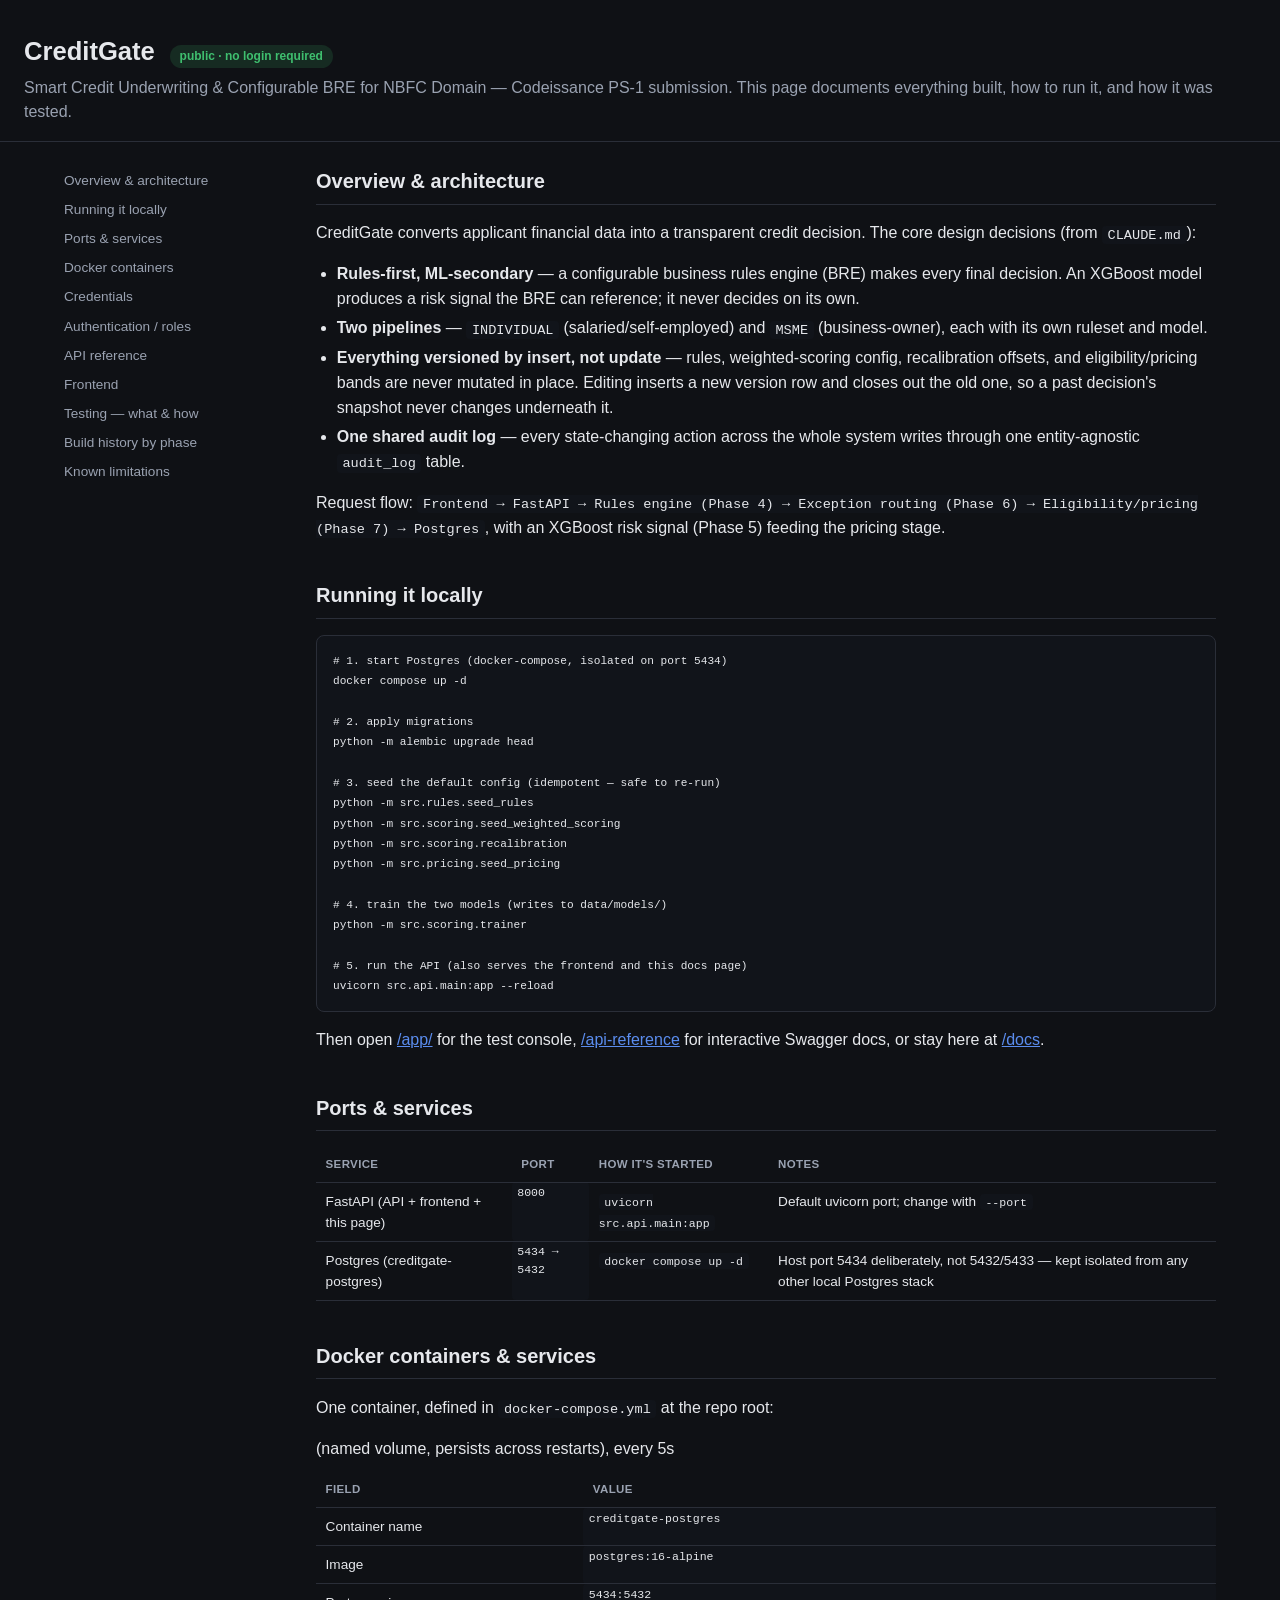
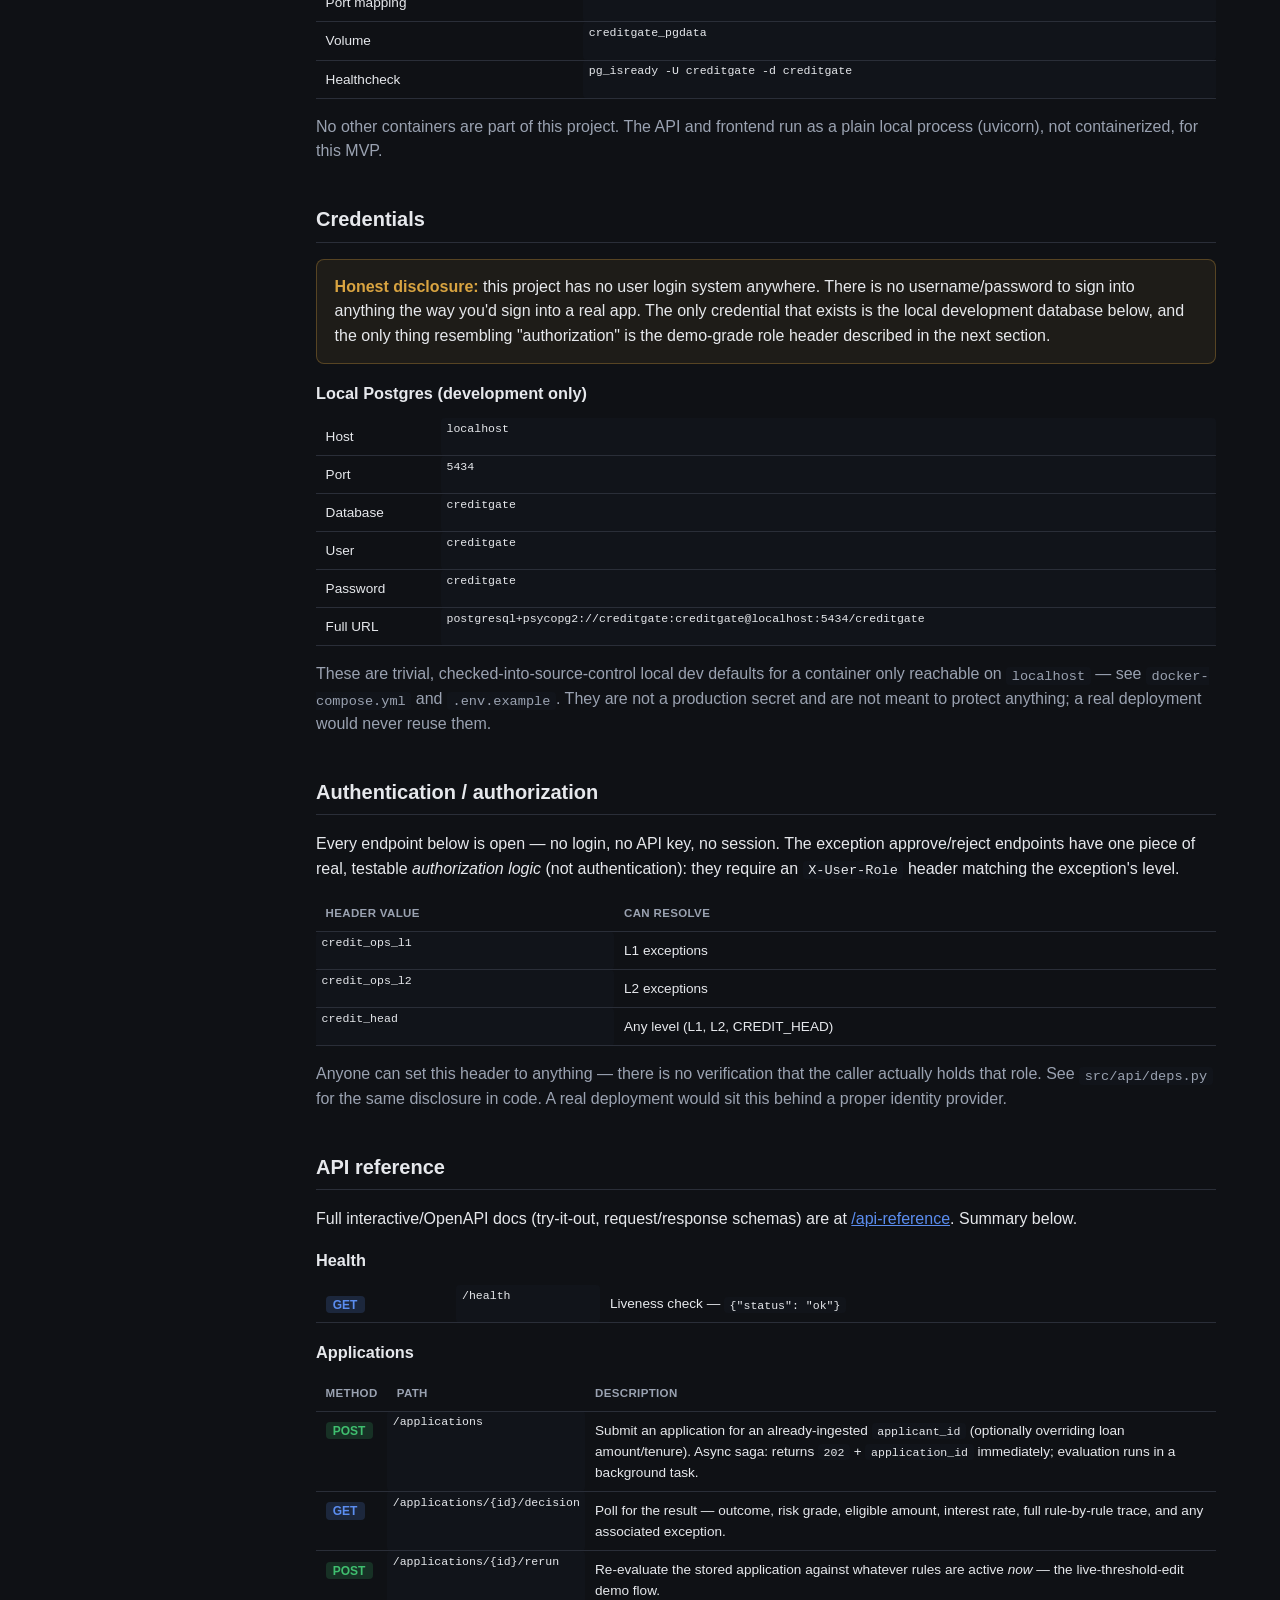
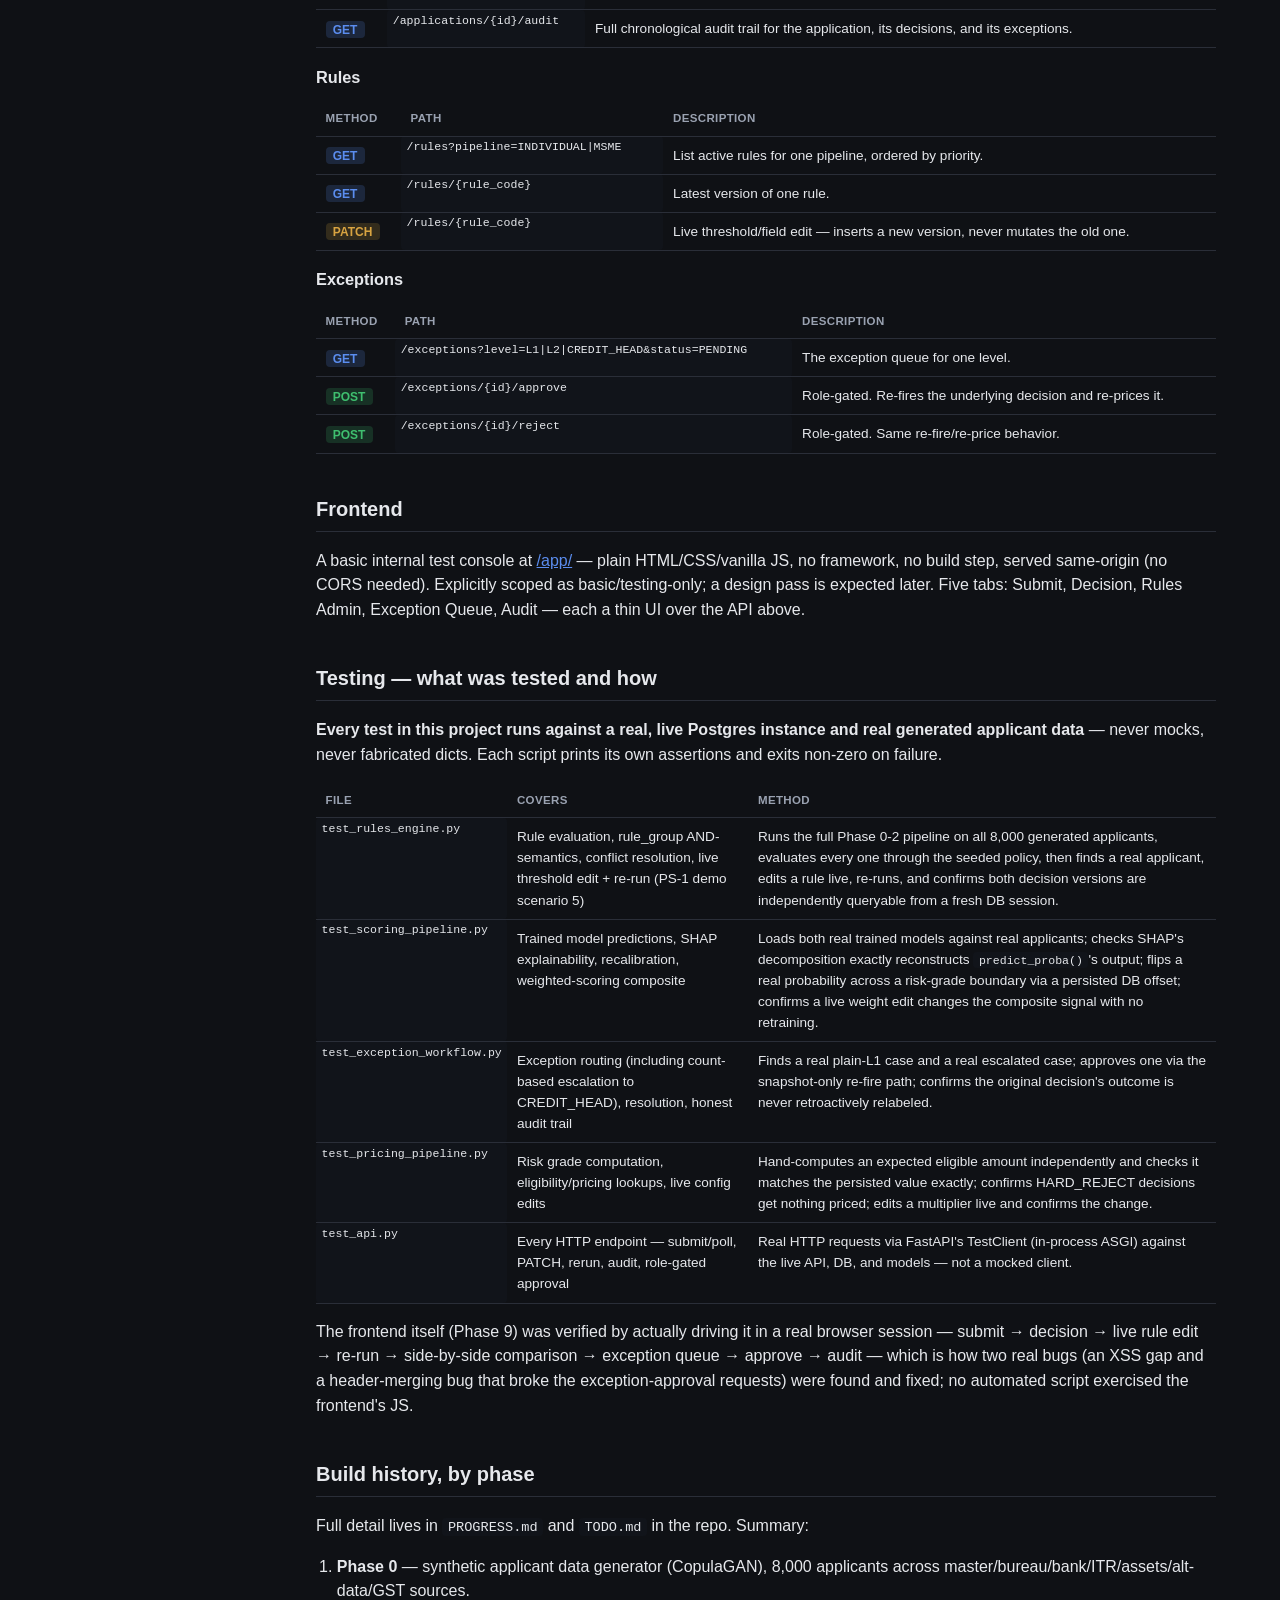
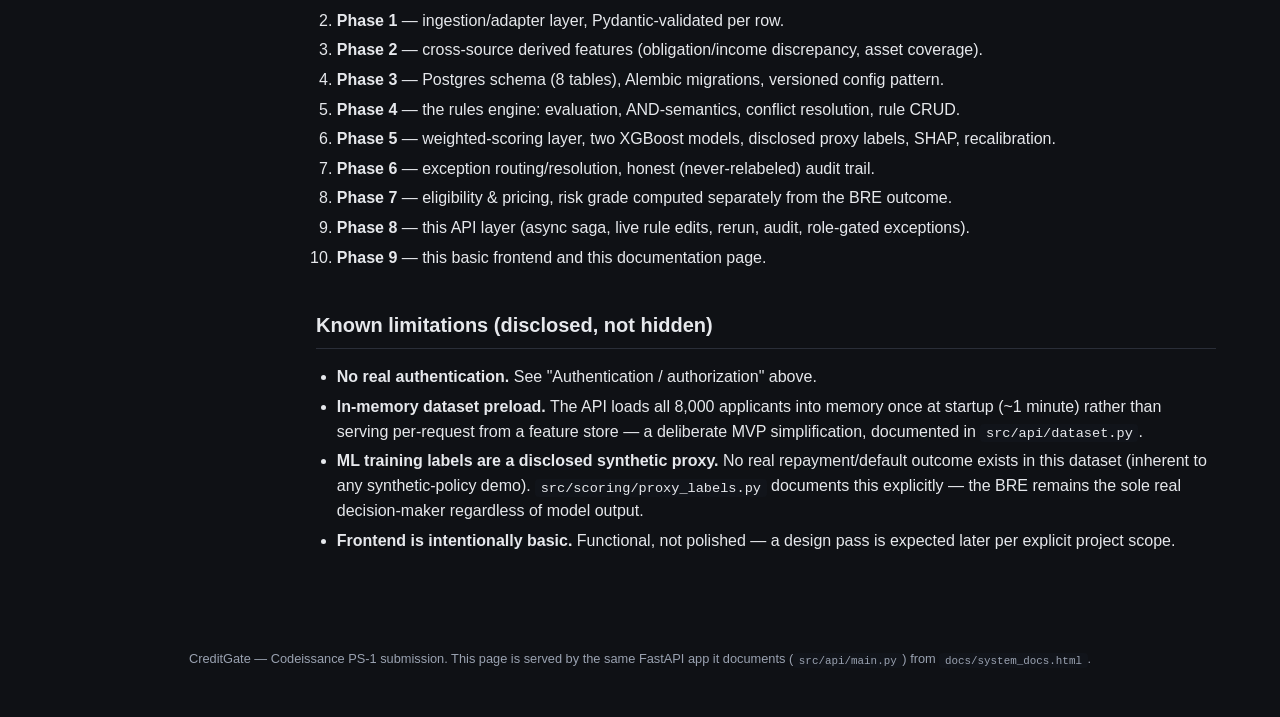
==== docs/system_docs.html @ 6f36e084 "Add public /docs system documentation page Adds a no-login GET /docs endpoint (docs/system_docs.html" ====
<!DOCTYPE html>
<html lang="en">
<head>
<meta charset="UTF-8">
<title>CreditGate — System Documentation</title>
<meta name="viewport" content="width=device-width, initial-scale=1">
<style>
:root {
  --bg: #0f1115; --panel: #171a21; --border: #2a2e38; --text: #e6e8ec;
  --muted: #9aa2b1; --accent: #5b8def; --ok: #3fbf6f; --bad: #e0555a; --warn: #d9a441;
  --code-bg: #11141a;
}
* { box-sizing: border-box; }
body { margin: 0; font-family: -apple-system, Segoe UI, Roboto, sans-serif; background: var(--bg); color: var(--text); line-height: 1.55; }
header { padding: 2rem 1.5rem 1rem; border-bottom: 1px solid var(--border); }
h1 { margin: 0 0 0.25rem; font-size: 1.6rem; }
.subtitle { color: var(--muted); margin: 0; }
.badge-open { display: inline-block; background: rgba(63,191,111,0.15); color: var(--ok); padding: 0.15rem 0.6rem; border-radius: 999px; font-size: 0.75rem; font-weight: 600; margin-left: 0.5rem; }
.layout { display: grid; grid-template-columns: 220px 1fr; gap: 2rem; max-width: 1200px; margin: 0 auto; padding: 1.5rem; }
nav.toc { position: sticky; top: 1.5rem; align-self: start; font-size: 0.85rem; }
nav.toc a { display: block; color: var(--muted); text-decoration: none; padding: 0.25rem 0; }
nav.toc a:hover { color: var(--accent); }
main { min-width: 0; }
section { margin-bottom: 2.5rem; }
h2 { font-size: 1.25rem; border-bottom: 1px solid var(--border); padding-bottom: 0.4rem; margin-top: 0; }
h3 { font-size: 1.02rem; color: var(--text); margin-bottom: 0.4rem; }
p { color: var(--text); }
.muted { color: var(--muted); }
code, .mono { font-family: "SF Mono", Consolas, monospace; background: var(--code-bg); padding: 0.1rem 0.35rem; border-radius: 4px; font-size: 0.85em; }
pre { background: var(--code-bg); border: 1px solid var(--border); border-radius: 8px; padding: 0.9rem 1rem; overflow-x: auto; font-size: 0.82rem; }
pre code { background: none; padding: 0; }
table { width: 100%; border-collapse: collapse; margin: 0.75rem 0; font-size: 0.85rem; }
th, td { text-align: left; padding: 0.5rem 0.6rem; border-bottom: 1px solid var(--border); vertical-align: top; }
th { color: var(--muted); font-weight: 600; font-size: 0.72rem; text-transform: uppercase; letter-spacing: 0.03em; }
tr:hover td { background: rgba(255,255,255,0.02); }
.method { font-weight: 700; padding: 0.1rem 0.45rem; border-radius: 4px; font-size: 0.75rem; }
.method.GET { background: rgba(91,141,239,0.18); color: var(--accent); }
.method.POST { background: rgba(63,191,111,0.18); color: var(--ok); }
.method.PATCH { background: rgba(217,164,65,0.18); color: var(--warn); }
.card { background: var(--panel); border: 1px solid var(--border); border-radius: 8px; padding: 1rem 1.25rem; margin: 0.75rem 0; }
.warn-box { background: rgba(217,164,65,0.08); border: 1px solid rgba(217,164,65,0.3); border-radius: 8px; padding: 0.9rem 1.1rem; margin: 0.75rem 0; }
.warn-box strong { color: var(--warn); }
ul, ol { padding-left: 1.3rem; }
li { margin-bottom: 0.3rem; }
a { color: var(--accent); }
footer { text-align: center; color: var(--muted); font-size: 0.8rem; padding: 2rem 1rem 3rem; }
</style>
</head>
<body>

<header>
  <h1>CreditGate <span class="badge-open">public · no login required</span></h1>
  <p class="subtitle">Smart Credit Underwriting &amp; Configurable BRE for NBFC Domain — Codeissance PS-1 submission. This page documents everything built, how to run it, and how it was tested.</p>
</header>

<div class="layout">
<nav class="toc">
  <a href="#overview">Overview &amp; architecture</a>
  <a href="#running">Running it locally</a>
  <a href="#ports">Ports &amp; services</a>
  <a href="#containers">Docker containers</a>
  <a href="#credentials">Credentials</a>
  <a href="#auth">Authentication / roles</a>
  <a href="#api">API reference</a>
  <a href="#frontend">Frontend</a>
  <a href="#testing">Testing — what &amp; how</a>
  <a href="#phases">Build history by phase</a>
  <a href="#limitations">Known limitations</a>
</nav>

<main>

<section id="overview">
<h2>Overview &amp; architecture</h2>
<p>CreditGate converts applicant financial data into a transparent credit decision. The core design decisions (from <code>CLAUDE.md</code>):</p>
<ul>
  <li><strong>Rules-first, ML-secondary</strong> — a configurable business rules engine (BRE) makes every final decision. An XGBoost model produces a risk signal the BRE can reference; it never decides on its own.</li>
  <li><strong>Two pipelines</strong> — <span class="mono">INDIVIDUAL</span> (salaried/self-employed) and <span class="mono">MSME</span> (business-owner), each with its own ruleset and model.</li>
  <li><strong>Everything versioned by insert, not update</strong> — rules, weighted-scoring config, recalibration offsets, and eligibility/pricing bands are never mutated in place. Editing inserts a new version row and closes out the old one, so a past decision's snapshot never changes underneath it.</li>
  <li><strong>One shared audit log</strong> — every state-changing action across the whole system writes through one entity-agnostic <span class="mono">audit_log</span> table.</li>
</ul>
<p>Request flow: <span class="mono">Frontend → FastAPI → Rules engine (Phase 4) → Exception routing (Phase 6) → Eligibility/pricing (Phase 7) → Postgres</span>, with an XGBoost risk signal (Phase 5) feeding the pricing stage.</p>
</section>

<section id="running">
<h2>Running it locally</h2>
<pre><code># 1. start Postgres (docker-compose, isolated on port 5434)
docker compose up -d

# 2. apply migrations
python -m alembic upgrade head

# 3. seed the default config (idempotent — safe to re-run)
python -m src.rules.seed_rules
python -m src.scoring.seed_weighted_scoring
python -m src.scoring.recalibration
python -m src.pricing.seed_pricing

# 4. train the two models (writes to data/models/)
python -m src.scoring.trainer

# 5. run the API (also serves the frontend and this docs page)
uvicorn src.api.main:app --reload
</code></pre>
<p>Then open <a href="/app/">/app/</a> for the test console, <a href="/api-reference">/api-reference</a> for interactive Swagger docs, or stay here at <a href="/docs">/docs</a>.</p>
</section>

<section id="ports">
<h2>Ports &amp; services</h2>
<table>
<thead><tr><th>Service</th><th>Port</th><th>How it's started</th><th>Notes</th></tr></thead>
<tbody>
<tr><td>FastAPI (API + frontend + this page)</td><td class="mono">8000</td><td><span class="mono">uvicorn src.api.main:app</span></td><td>Default uvicorn port; change with <span class="mono">--port</span></td></tr>
<tr><td>Postgres (creditgate-postgres)</td><td class="mono">5434 → 5432</td><td><span class="mono">docker compose up -d</span></td><td>Host port 5434 deliberately, not 5432/5433 — kept isolated from any other local Postgres stack</td></tr>
</tbody>
</table>
</section>

<section id="containers">
<h2>Docker containers &amp; services</h2>
<p>One container, defined in <code>docker-compose.yml</code> at the repo root:</p>
<table>
<thead><tr><th>Field</th><th>Value</th></tr></thead>
<tbody>
<tr><td>Container name</td><td class="mono">creditgate-postgres</td></tr>
<tr><td>Image</td><td class="mono">postgres:16-alpine</td></tr>
<tr><td>Port mapping</td><td class="mono">5434:5432</td></tr>
<tr><td>Volume</td><td class="mono">creditgate_pgdata</td> (named volume, persists across restarts)</tr>
<tr><td>Healthcheck</td><td class="mono">pg_isready -U creditgate -d creditgate</td>, every 5s</tr>
</tbody>
</table>
<p class="muted">No other containers are part of this project. The API and frontend run as a plain local process (uvicorn), not containerized, for this MVP.</p>
</section>

<section id="credentials">
<h2>Credentials</h2>
<div class="warn-box">
  <strong>Honest disclosure:</strong> this project has no user login system anywhere. There is no username/password to sign into anything the way you'd sign into a real app. The only credential that exists is the local development database below, and the only thing resembling "authorization" is the demo-grade role header described in the next section.
</div>
<h3>Local Postgres (development only)</h3>
<table>
<tbody>
<tr><td>Host</td><td class="mono">localhost</td></tr>
<tr><td>Port</td><td class="mono">5434</td></tr>
<tr><td>Database</td><td class="mono">creditgate</td></tr>
<tr><td>User</td><td class="mono">creditgate</td></tr>
<tr><td>Password</td><td class="mono">creditgate</td></tr>
<tr><td>Full URL</td><td class="mono">postgresql+psycopg2://creditgate:creditgate@localhost:5434/creditgate</td></tr>
</tbody>
</table>
<p class="muted">These are trivial, checked-into-source-control local dev defaults for a container only reachable on <span class="mono">localhost</span> — see <code>docker-compose.yml</code> and <code>.env.example</code>. They are not a production secret and are not meant to protect anything; a real deployment would never reuse them.</p>
</section>

<section id="auth">
<h2>Authentication / authorization</h2>
<p>Every endpoint below is open — no login, no API key, no session. The exception approve/reject endpoints have one piece of real, testable <em>authorization logic</em> (not authentication): they require an <code>X-User-Role</code> header matching the exception's level.</p>
<table>
<thead><tr><th>Header value</th><th>Can resolve</th></tr></thead>
<tbody>
<tr><td class="mono">credit_ops_l1</td><td>L1 exceptions</td></tr>
<tr><td class="mono">credit_ops_l2</td><td>L2 exceptions</td></tr>
<tr><td class="mono">credit_head</td><td>Any level (L1, L2, CREDIT_HEAD)</td></tr>
</tbody>
</table>
<p class="muted">Anyone can set this header to anything — there is no verification that the caller actually holds that role. See <code>src/api/deps.py</code> for the same disclosure in code. A real deployment would sit this behind a proper identity provider.</p>
</section>

<section id="api">
<h2>API reference</h2>
<p>Full interactive/OpenAPI docs (try-it-out, request/response schemas) are at <a href="/api-reference">/api-reference</a>. Summary below.</p>

<h3>Health</h3>
<table>
<tbody>
<tr><td><span class="method GET">GET</span></td><td class="mono">/health</td><td>Liveness check — <span class="mono">{"status": "ok"}</span></td></tr>
</tbody>
</table>

<h3>Applications</h3>
<table>
<thead><tr><th>Method</th><th>Path</th><th>Description</th></tr></thead>
<tbody>
<tr><td><span class="method POST">POST</span></td><td class="mono">/applications</td><td>Submit an application for an already-ingested <span class="mono">applicant_id</span> (optionally overriding loan amount/tenure). Async saga: returns <span class="mono">202</span> + <span class="mono">application_id</span> immediately; evaluation runs in a background task.</td></tr>
<tr><td><span class="method GET">GET</span></td><td class="mono">/applications/{id}/decision</td><td>Poll for the result — outcome, risk grade, eligible amount, interest rate, full rule-by-rule trace, and any associated exception.</td></tr>
<tr><td><span class="method POST">POST</span></td><td class="mono">/applications/{id}/rerun</td><td>Re-evaluate the stored application against whatever rules are active <em>now</em> — the live-threshold-edit demo flow.</td></tr>
<tr><td><span class="method GET">GET</span></td><td class="mono">/applications/{id}/audit</td><td>Full chronological audit trail for the application, its decisions, and its exceptions.</td></tr>
</tbody>
</table>

<h3>Rules</h3>
<table>
<thead><tr><th>Method</th><th>Path</th><th>Description</th></tr></thead>
<tbody>
<tr><td><span class="method GET">GET</span></td><td class="mono">/rules?pipeline=INDIVIDUAL|MSME</td><td>List active rules for one pipeline, ordered by priority.</td></tr>
<tr><td><span class="method GET">GET</span></td><td class="mono">/rules/{rule_code}</td><td>Latest version of one rule.</td></tr>
<tr><td><span class="method PATCH">PATCH</span></td><td class="mono">/rules/{rule_code}</td><td>Live threshold/field edit — inserts a new version, never mutates the old one.</td></tr>
</tbody>
</table>

<h3>Exceptions</h3>
<table>
<thead><tr><th>Method</th><th>Path</th><th>Description</th></tr></thead>
<tbody>
<tr><td><span class="method GET">GET</span></td><td class="mono">/exceptions?level=L1|L2|CREDIT_HEAD&amp;status=PENDING</td><td>The exception queue for one level.</td></tr>
<tr><td><span class="method POST">POST</span></td><td class="mono">/exceptions/{id}/approve</td><td>Role-gated. Re-fires the underlying decision and re-prices it.</td></tr>
<tr><td><span class="method POST">POST</span></td><td class="mono">/exceptions/{id}/reject</td><td>Role-gated. Same re-fire/re-price behavior.</td></tr>
</tbody>
</table>
</section>

<section id="frontend">
<h2>Frontend</h2>
<p>A basic internal test console at <a href="/app/">/app/</a> — plain HTML/CSS/vanilla JS, no framework, no build step, served same-origin (no CORS needed). Explicitly scoped as basic/testing-only; a design pass is expected later. Five tabs: Submit, Decision, Rules Admin, Exception Queue, Audit — each a thin UI over the API above.</p>
</section>

<section id="testing">
<h2>Testing — what was tested and how</h2>
<p><strong>Every test in this project runs against a real, live Postgres instance and real generated applicant data</strong> — never mocks, never fabricated dicts. Each script prints its own assertions and exits non-zero on failure.</p>
<table>
<thead><tr><th>File</th><th>Covers</th><th>Method</th></tr></thead>
<tbody>
<tr><td class="mono">test_rules_engine.py</td><td>Rule evaluation, rule_group AND-semantics, conflict resolution, live threshold edit + re-run (PS-1 demo scenario 5)</td><td>Runs the full Phase 0-2 pipeline on all 8,000 generated applicants, evaluates every one through the seeded policy, then finds a real applicant, edits a rule live, re-runs, and confirms both decision versions are independently queryable from a fresh DB session.</td></tr>
<tr><td class="mono">test_scoring_pipeline.py</td><td>Trained model predictions, SHAP explainability, recalibration, weighted-scoring composite</td><td>Loads both real trained models against real applicants; checks SHAP's decomposition exactly reconstructs <span class="mono">predict_proba()</span>'s output; flips a real probability across a risk-grade boundary via a persisted DB offset; confirms a live weight edit changes the composite signal with no retraining.</td></tr>
<tr><td class="mono">test_exception_workflow.py</td><td>Exception routing (including count-based escalation to CREDIT_HEAD), resolution, honest audit trail</td><td>Finds a real plain-L1 case and a real escalated case; approves one via the snapshot-only re-fire path; confirms the original decision's outcome is never retroactively relabeled.</td></tr>
<tr><td class="mono">test_pricing_pipeline.py</td><td>Risk grade computation, eligibility/pricing lookups, live config edits</td><td>Hand-computes an expected eligible amount independently and checks it matches the persisted value exactly; confirms HARD_REJECT decisions get nothing priced; edits a multiplier live and confirms the change.</td></tr>
<tr><td class="mono">test_api.py</td><td>Every HTTP endpoint — submit/poll, PATCH, rerun, audit, role-gated approval</td><td>Real HTTP requests via FastAPI's TestClient (in-process ASGI) against the live API, DB, and models — not a mocked client.</td></tr>
</tbody>
</table>
<p>The frontend itself (Phase 9) was verified by actually driving it in a real browser session — submit → decision → live rule edit → re-run → side-by-side comparison → exception queue → approve → audit — which is how two real bugs (an XSS gap and a header-merging bug that broke the exception-approval requests) were found and fixed; no automated script exercised the frontend's JS.</p>
</section>

<section id="phases">
<h2>Build history, by phase</h2>
<p>Full detail lives in <code>PROGRESS.md</code> and <code>TODO.md</code> in the repo. Summary:</p>
<ol>
<li><strong>Phase 0</strong> — synthetic applicant data generator (CopulaGAN), 8,000 applicants across master/bureau/bank/ITR/assets/alt-data/GST sources.</li>
<li><strong>Phase 1</strong> — ingestion/adapter layer, Pydantic-validated per row.</li>
<li><strong>Phase 2</strong> — cross-source derived features (obligation/income discrepancy, asset coverage).</li>
<li><strong>Phase 3</strong> — Postgres schema (8 tables), Alembic migrations, versioned config pattern.</li>
<li><strong>Phase 4</strong> — the rules engine: evaluation, AND-semantics, conflict resolution, rule CRUD.</li>
<li><strong>Phase 5</strong> — weighted-scoring layer, two XGBoost models, disclosed proxy labels, SHAP, recalibration.</li>
<li><strong>Phase 6</strong> — exception routing/resolution, honest (never-relabeled) audit trail.</li>
<li><strong>Phase 7</strong> — eligibility &amp; pricing, risk grade computed separately from the BRE outcome.</li>
<li><strong>Phase 8</strong> — this API layer (async saga, live rule edits, rerun, audit, role-gated exceptions).</li>
<li><strong>Phase 9</strong> — this basic frontend and this documentation page.</li>
</ol>
</section>

<section id="limitations">
<h2>Known limitations (disclosed, not hidden)</h2>
<ul>
<li><strong>No real authentication.</strong> See "Authentication / authorization" above.</li>
<li><strong>In-memory dataset preload.</strong> The API loads all 8,000 applicants into memory once at startup (~1 minute) rather than serving per-request from a feature store — a deliberate MVP simplification, documented in <code>src/api/dataset.py</code>.</li>
<li><strong>ML training labels are a disclosed synthetic proxy.</strong> No real repayment/default outcome exists in this dataset (inherent to any synthetic-policy demo). <code>src/scoring/proxy_labels.py</code> documents this explicitly — the BRE remains the sole real decision-maker regardless of model output.</li>
<li><strong>Frontend is intentionally basic.</strong> Functional, not polished — a design pass is expected later per explicit project scope.</li>
</ul>
</section>

</main>
</div>

<footer>CreditGate — Codeissance PS-1 submission. This page is served by the same FastAPI app it documents (<code>src/api/main.py</code>) from <code>docs/system_docs.html</code>.</footer>

</body>
</html>
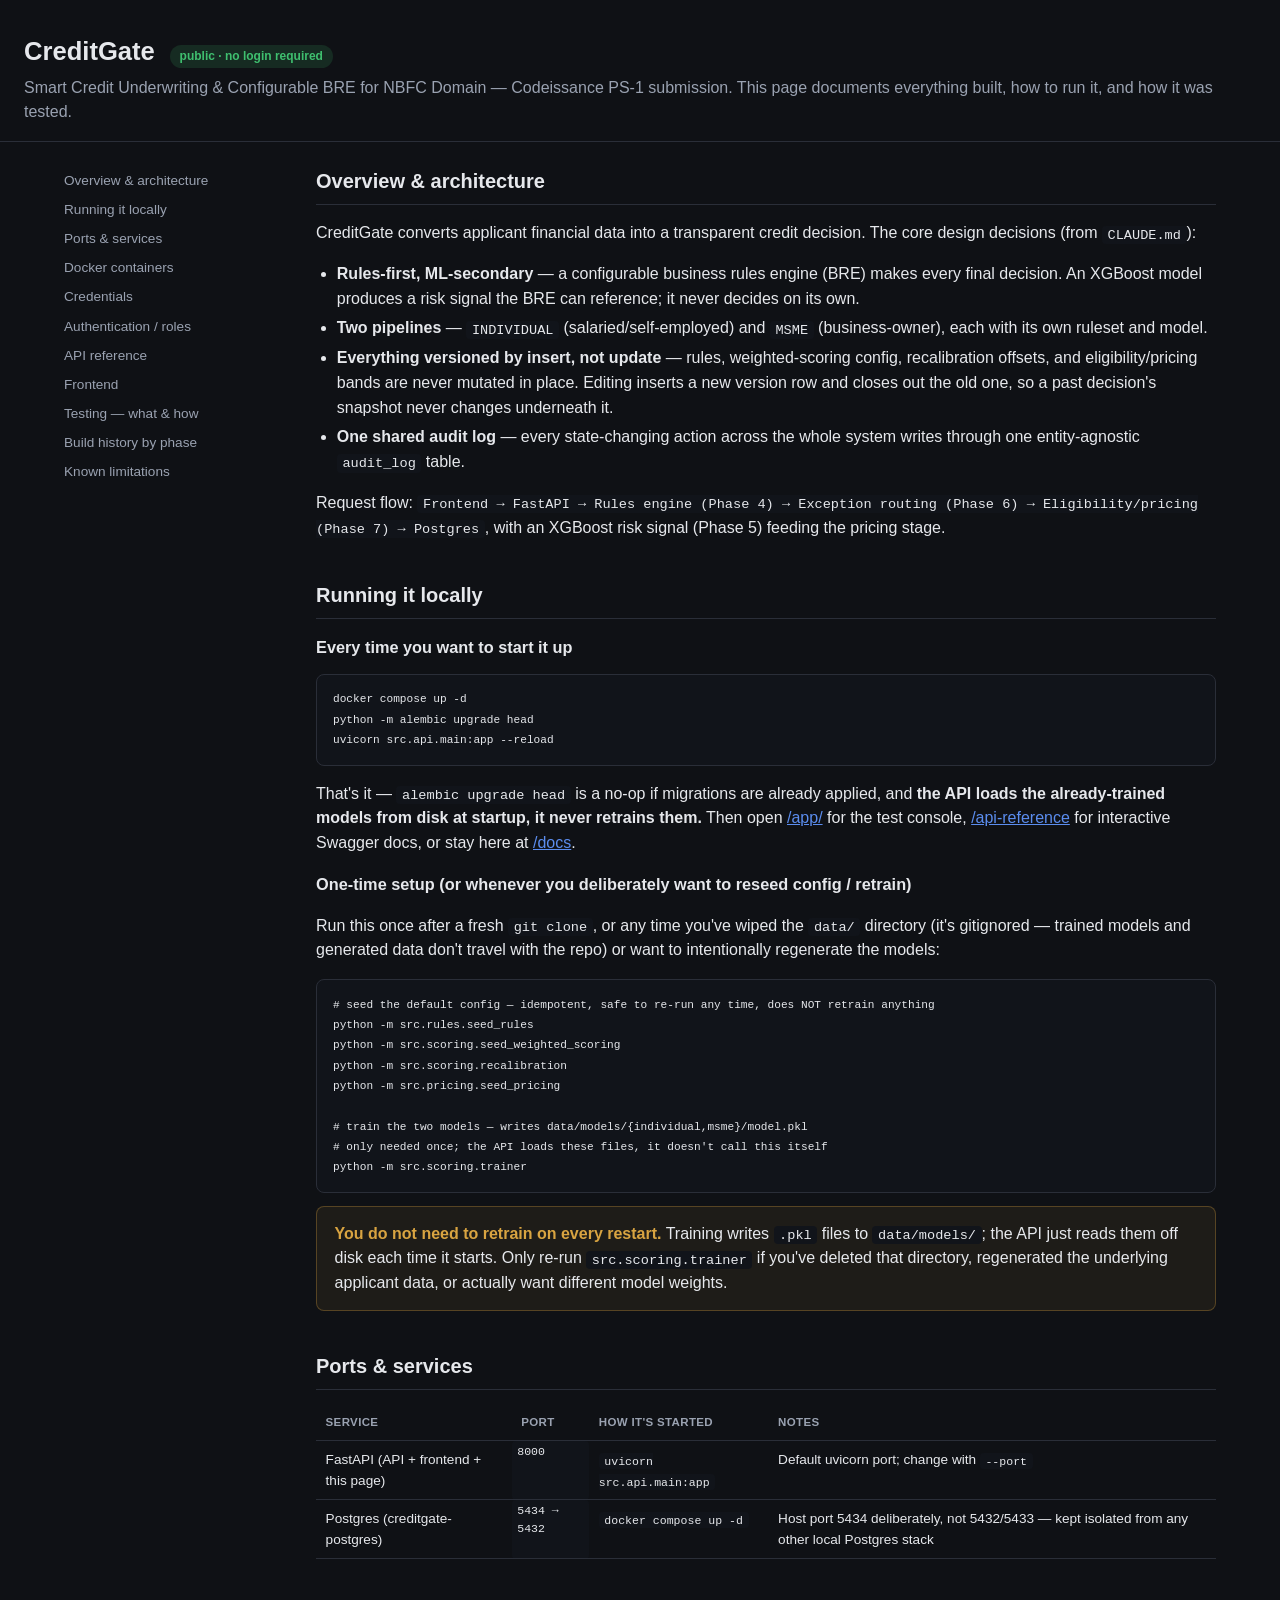
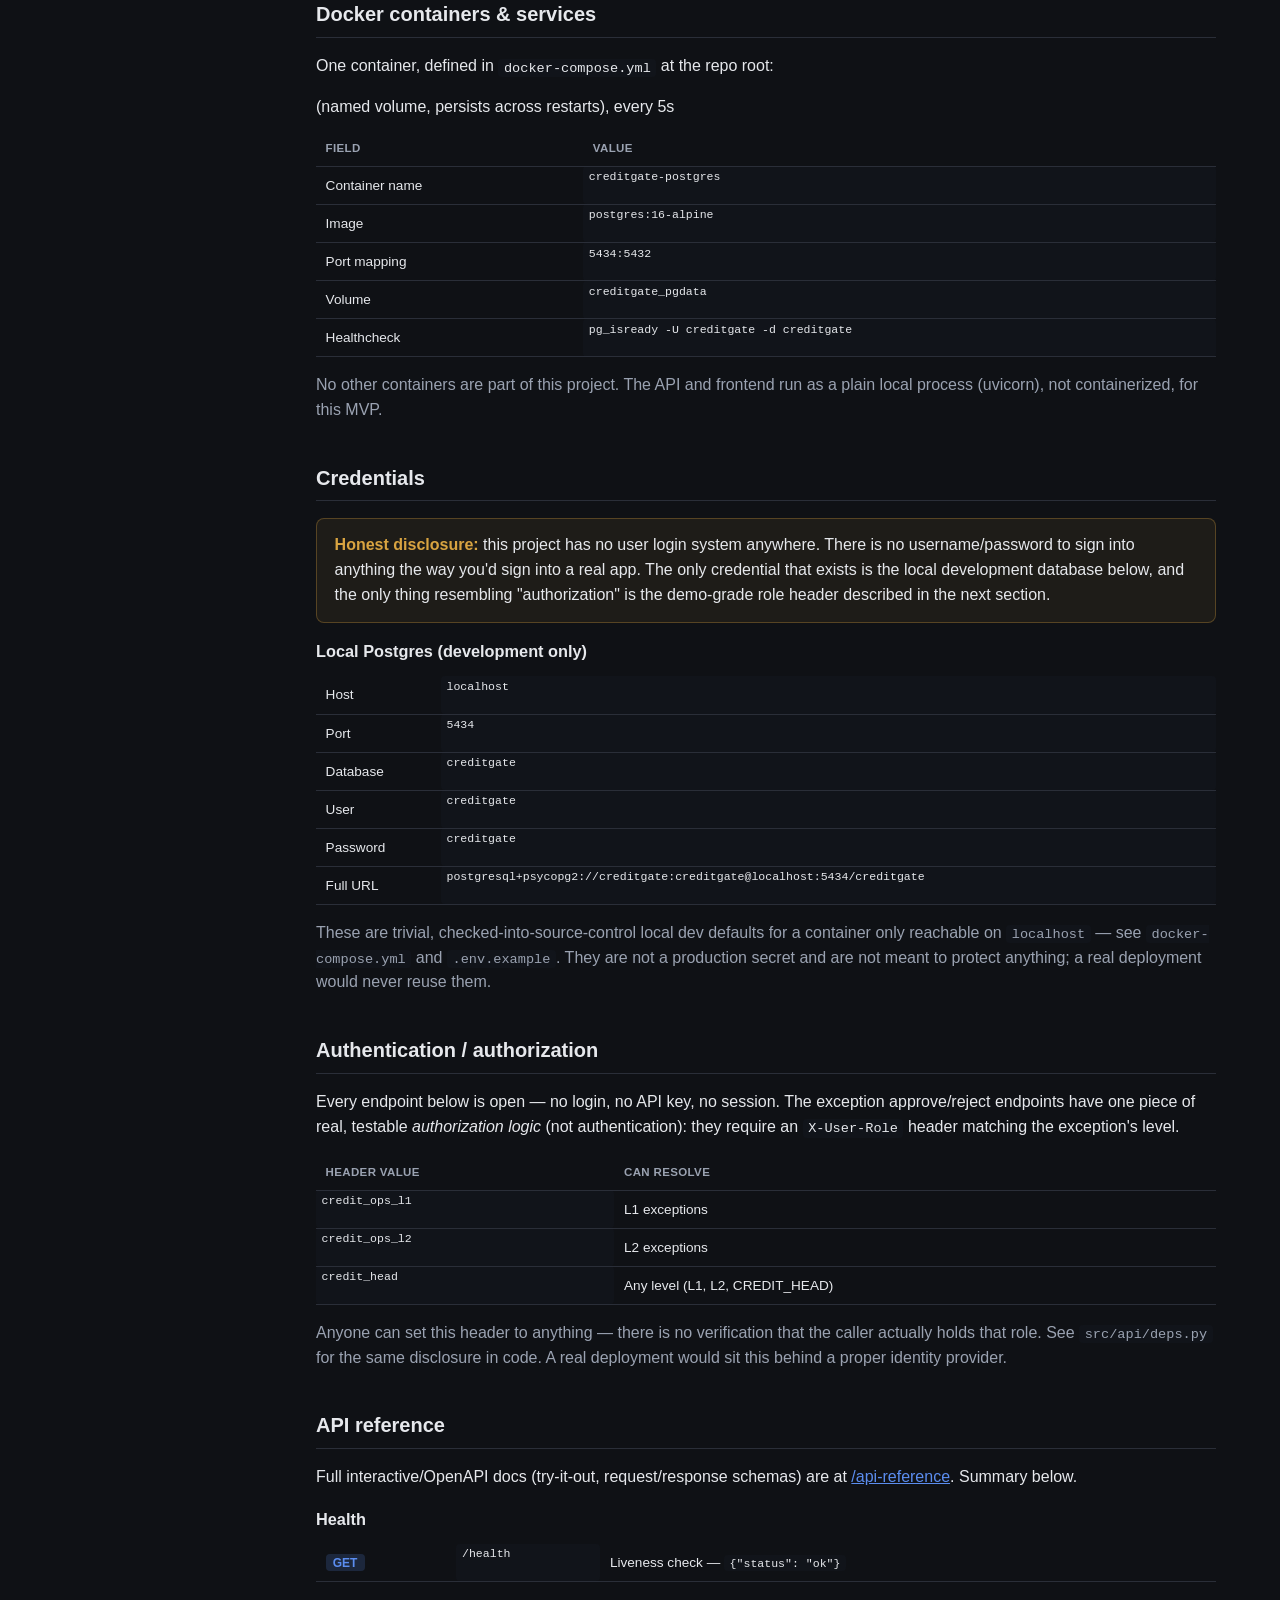
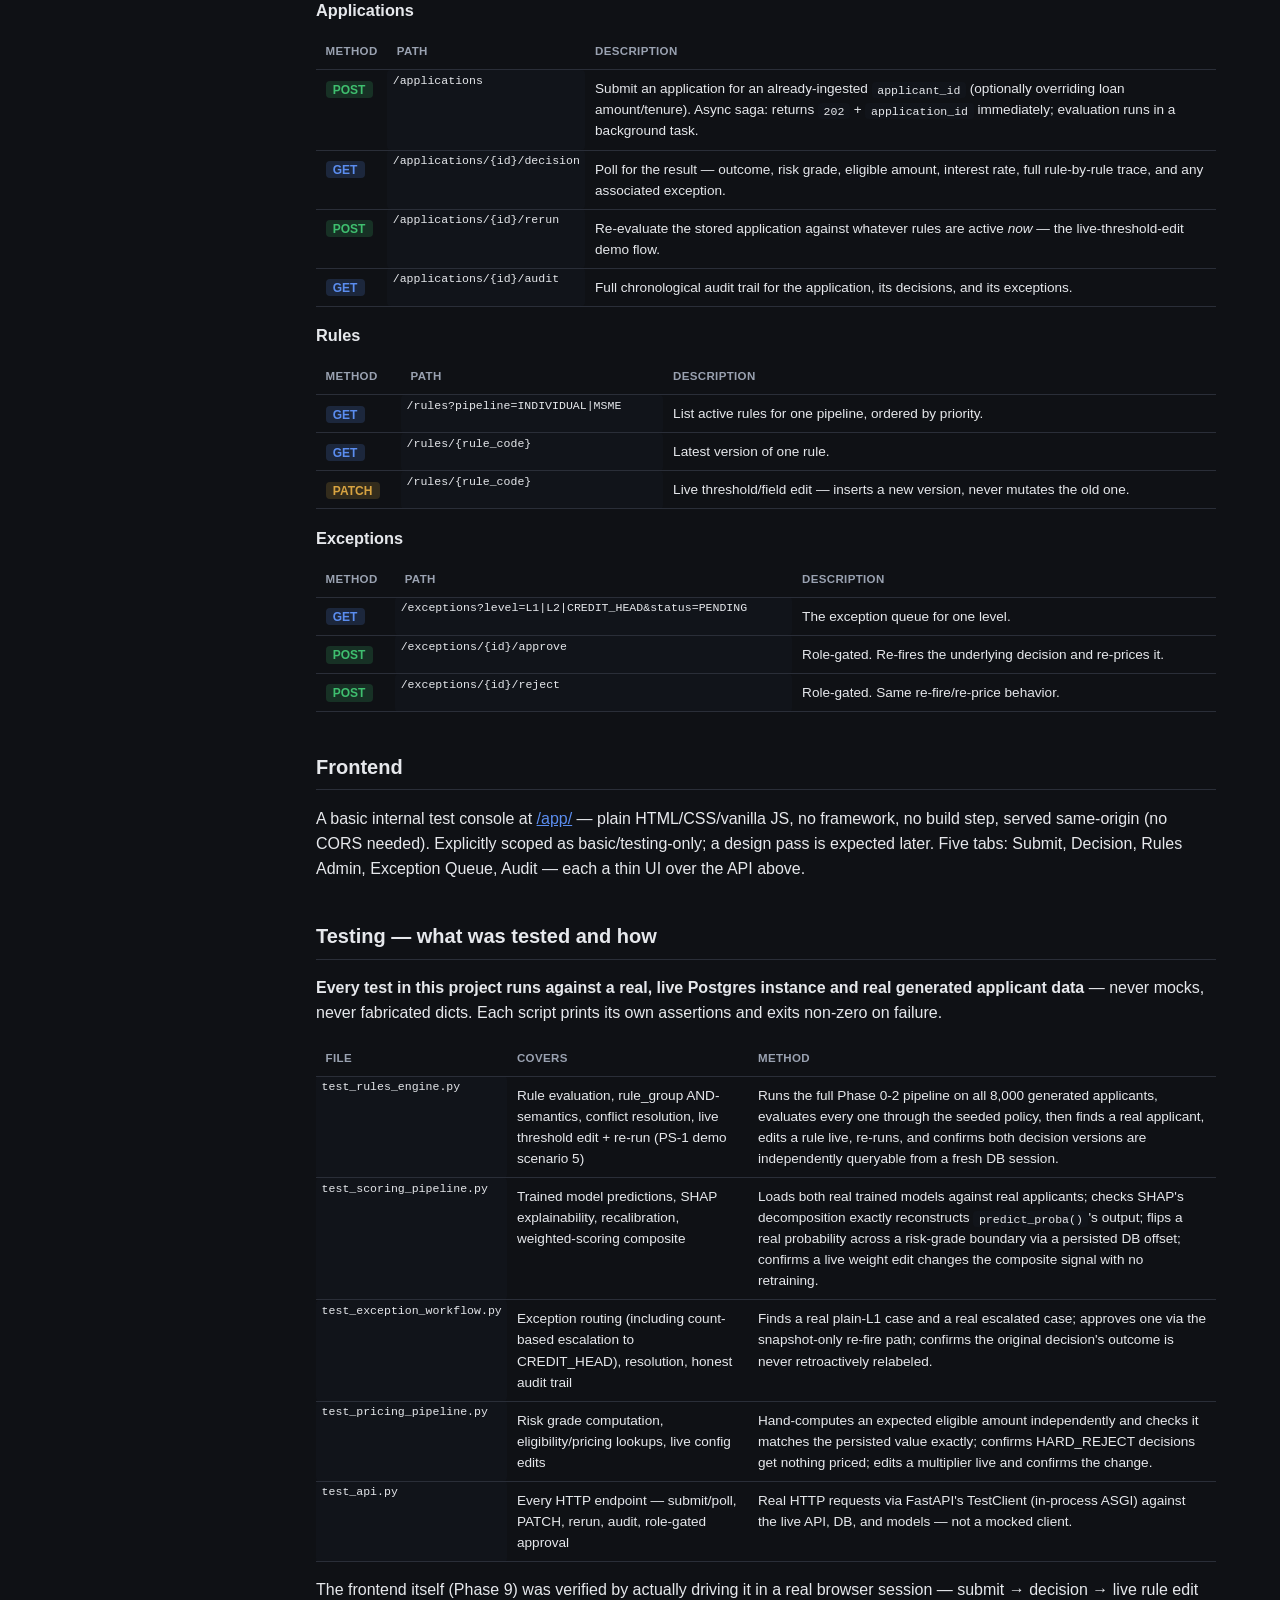
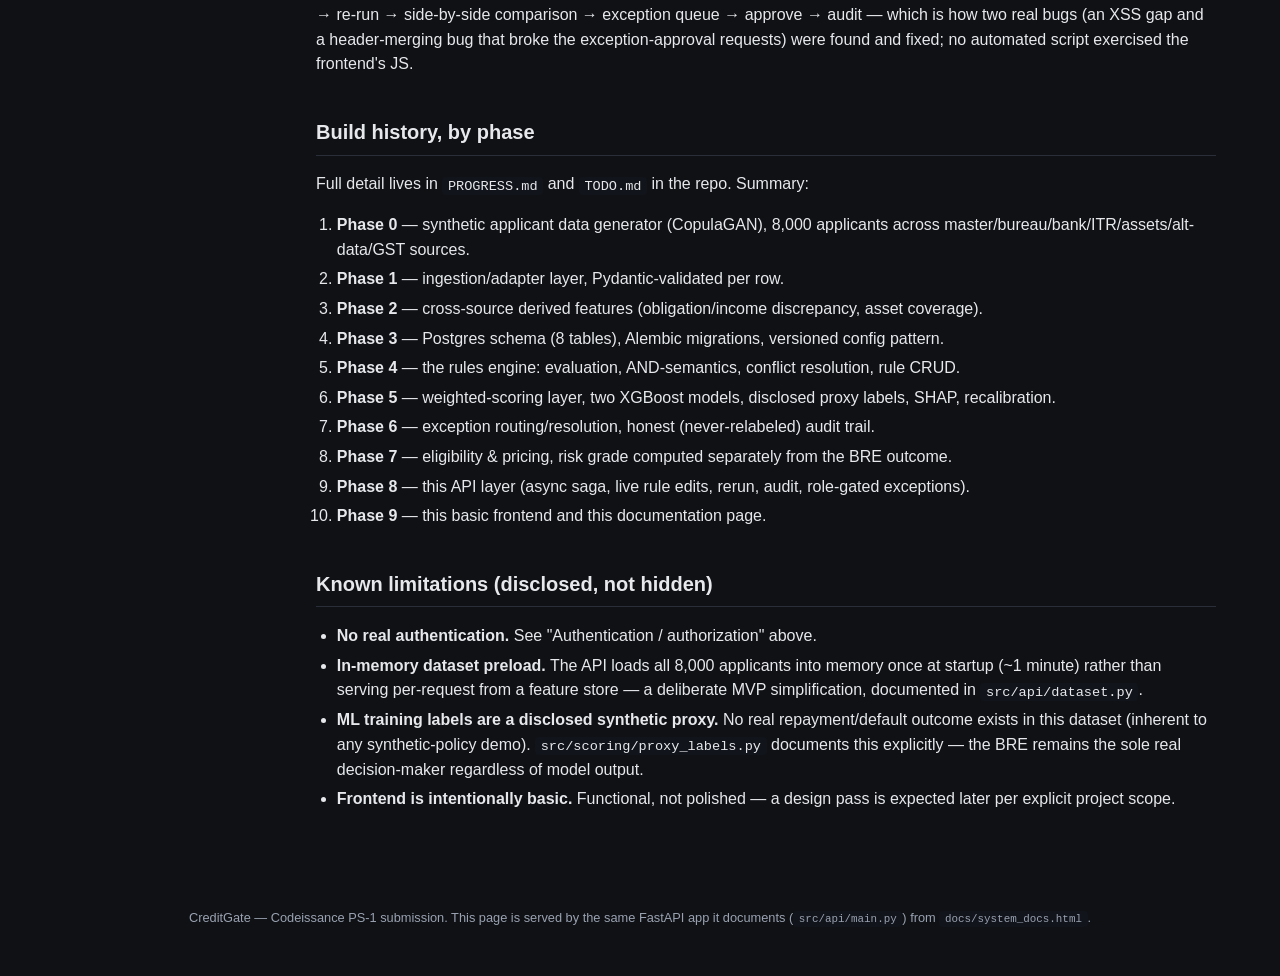
==== commit 707c5d96: "Clarify /docs: model training is one-time, not per-startup The "Running it locally" section listed t" ====
--- a/docs/system_docs.html
+++ b/docs/system_docs.html
@@ -84,25 +84,29 @@
 
 <section id="running">
 <h2>Running it locally</h2>
-<pre><code># 1. start Postgres (docker-compose, isolated on port 5434)
-docker compose up -d
-
-# 2. apply migrations
+
+<h3>Every time you want to start it up</h3>
+<pre><code>docker compose up -d
 python -m alembic upgrade head
-
-# 3. seed the default config (idempotent — safe to re-run)
+uvicorn src.api.main:app --reload
+</code></pre>
+<p>That's it — <code>alembic upgrade head</code> is a no-op if migrations are already applied, and <strong>the API loads the already-trained models from disk at startup, it never retrains them.</strong> Then open <a href="/app/">/app/</a> for the test console, <a href="/api-reference">/api-reference</a> for interactive Swagger docs, or stay here at <a href="/docs">/docs</a>.</p>
+
+<h3>One-time setup (or whenever you deliberately want to reseed config / retrain)</h3>
+<p>Run this once after a fresh <code>git clone</code>, or any time you've wiped the <code>data/</code> directory (it's gitignored — trained models and generated data don't travel with the repo) or want to intentionally regenerate the models:</p>
+<pre><code># seed the default config — idempotent, safe to re-run any time, does NOT retrain anything
 python -m src.rules.seed_rules
 python -m src.scoring.seed_weighted_scoring
 python -m src.scoring.recalibration
 python -m src.pricing.seed_pricing
 
-# 4. train the two models (writes to data/models/)
+# train the two models — writes data/models/{individual,msme}/model.pkl
+# only needed once; the API loads these files, it doesn't call this itself
 python -m src.scoring.trainer
-
-# 5. run the API (also serves the frontend and this docs page)
-uvicorn src.api.main:app --reload
 </code></pre>
-<p>Then open <a href="/app/">/app/</a> for the test console, <a href="/api-reference">/api-reference</a> for interactive Swagger docs, or stay here at <a href="/docs">/docs</a>.</p>
+<div class="warn-box">
+  <strong>You do not need to retrain on every restart.</strong> Training writes <code>.pkl</code> files to <code>data/models/</code>; the API just reads them off disk each time it starts. Only re-run <code>src.scoring.trainer</code> if you've deleted that directory, regenerated the underlying applicant data, or actually want different model weights.
+</div>
 </section>
 
 <section id="ports">
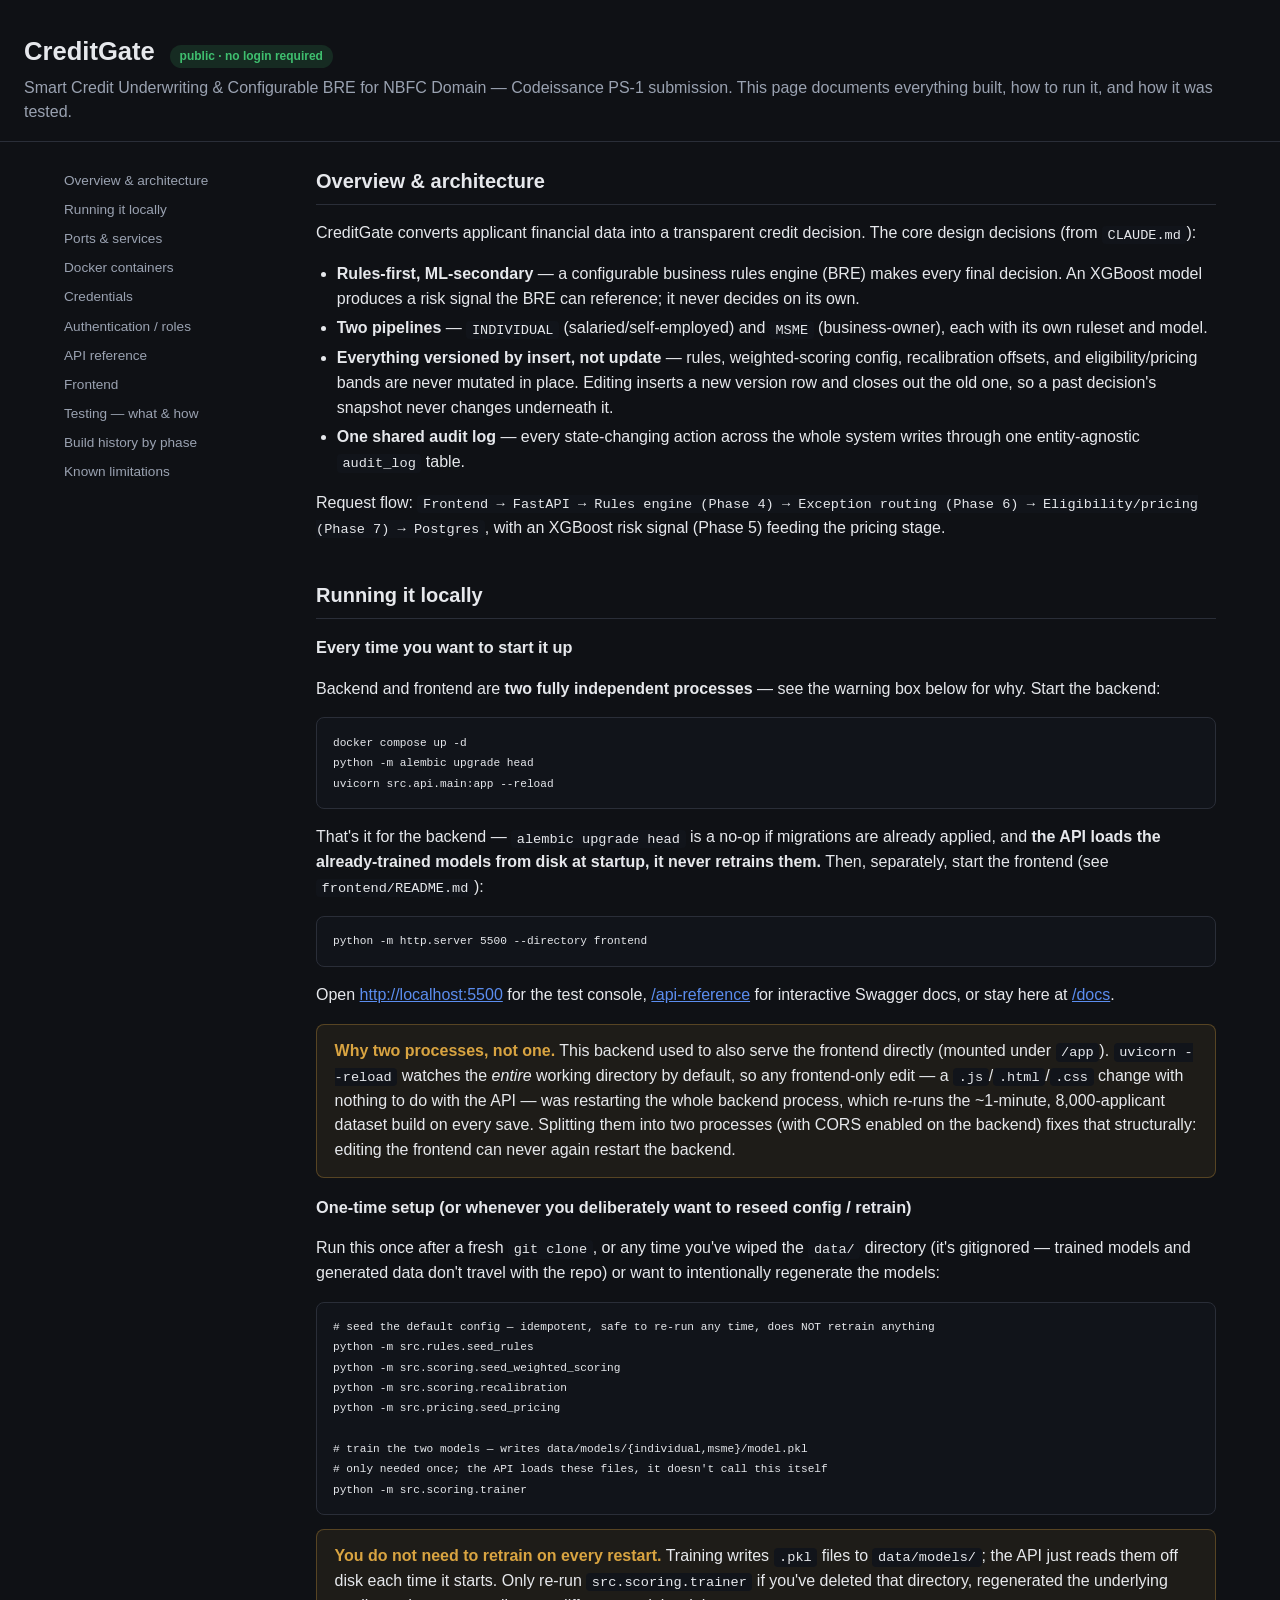
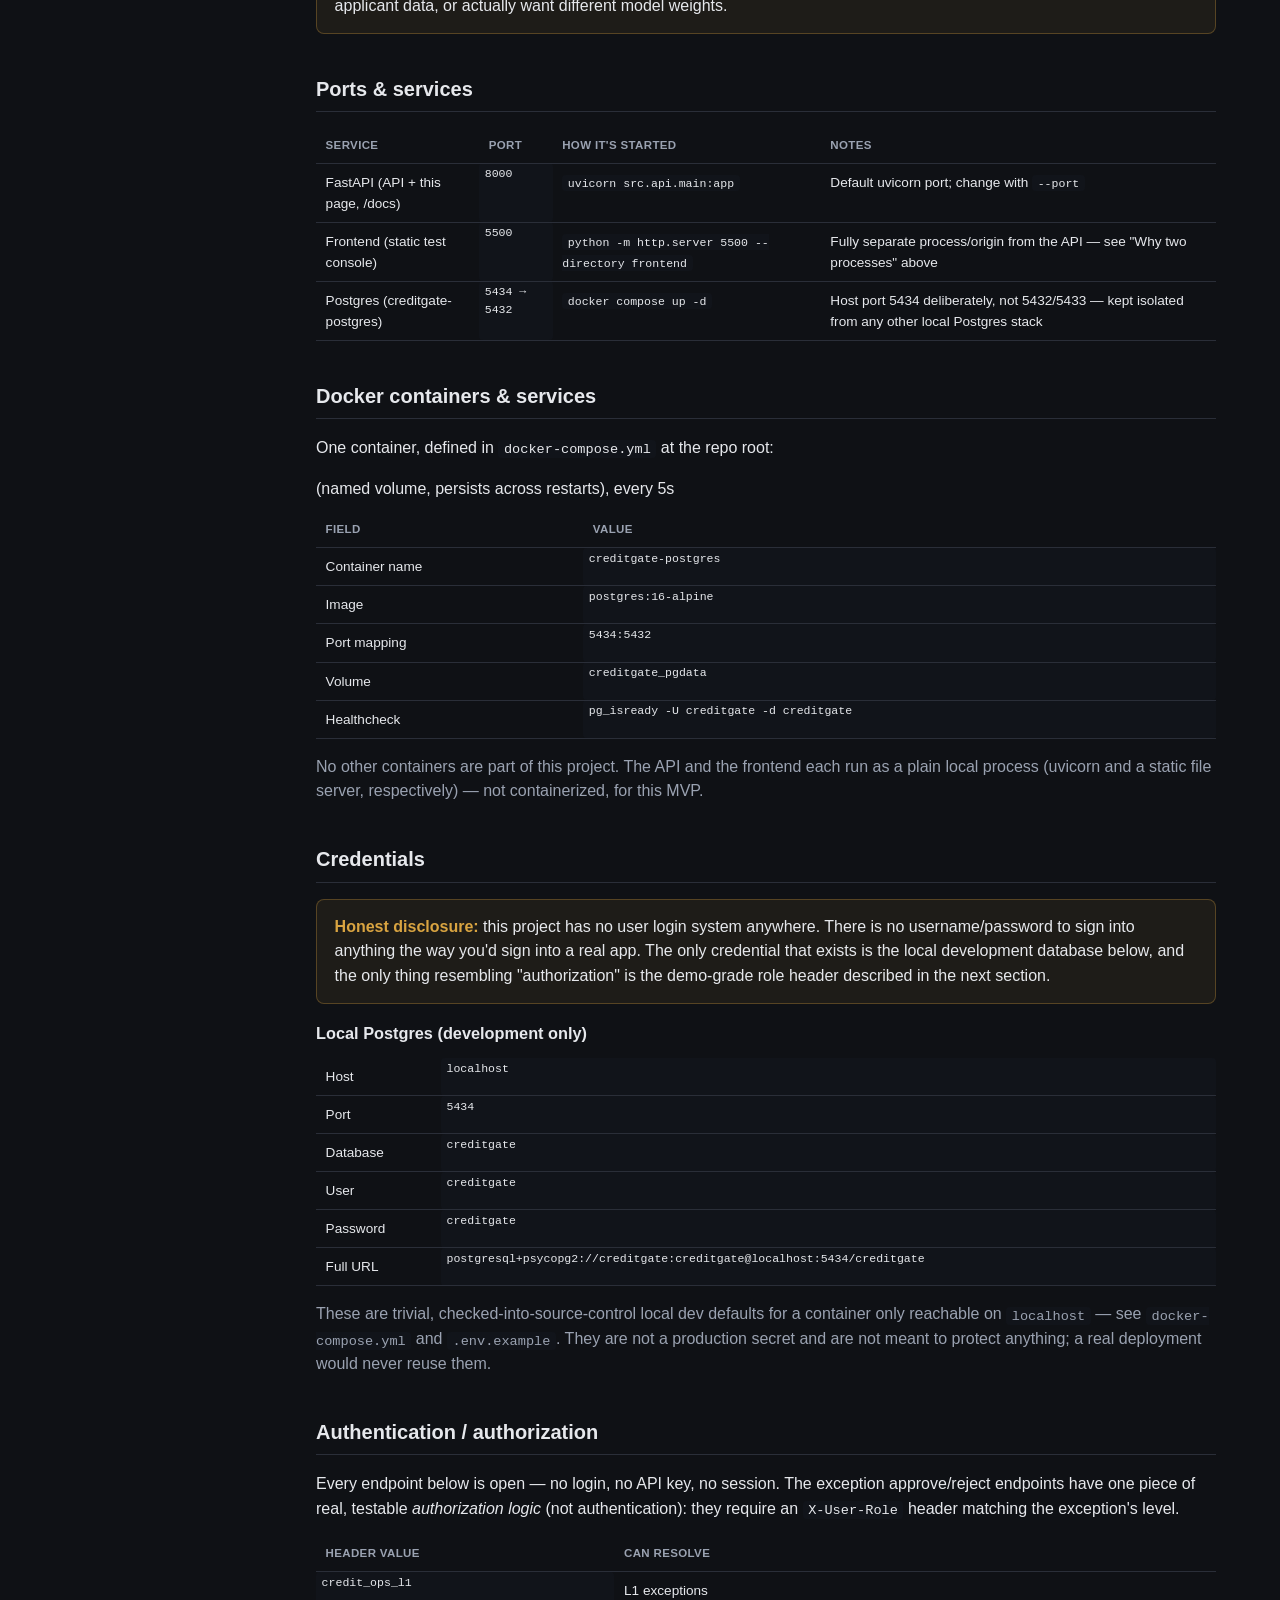
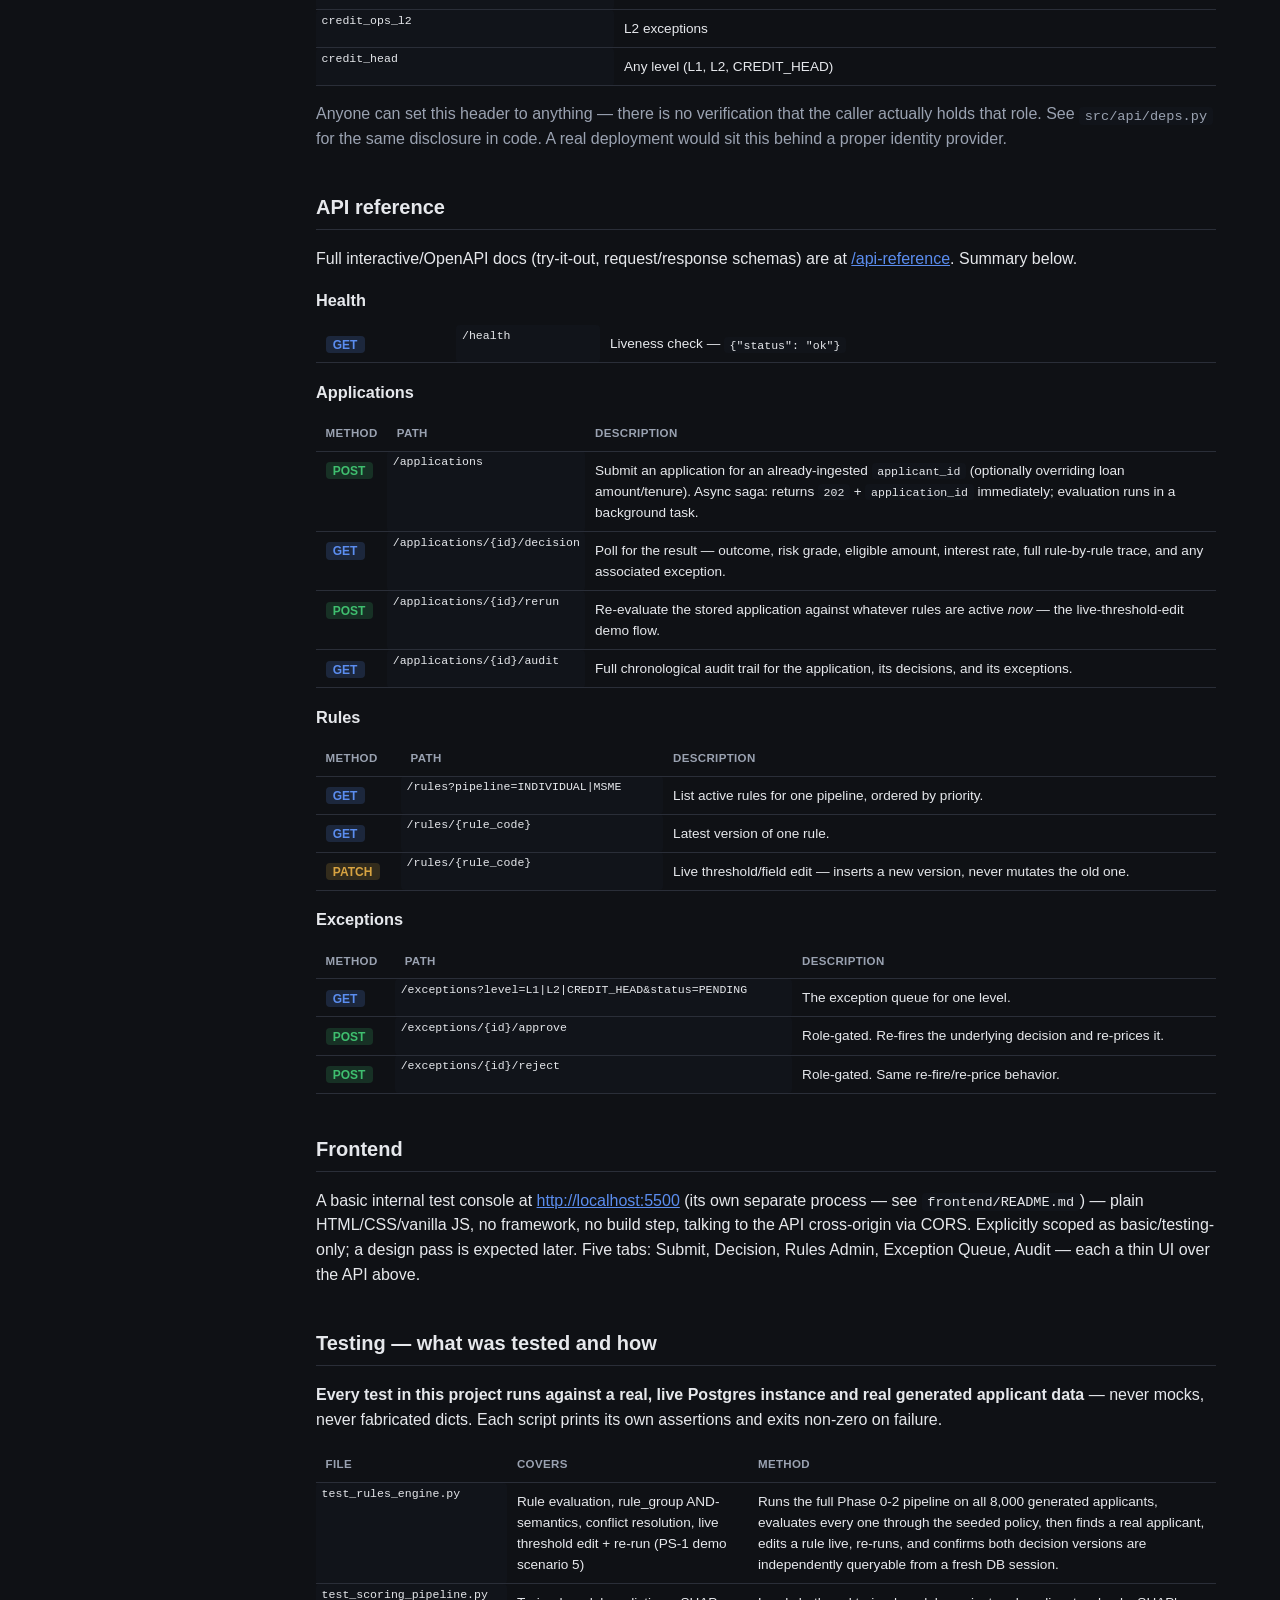
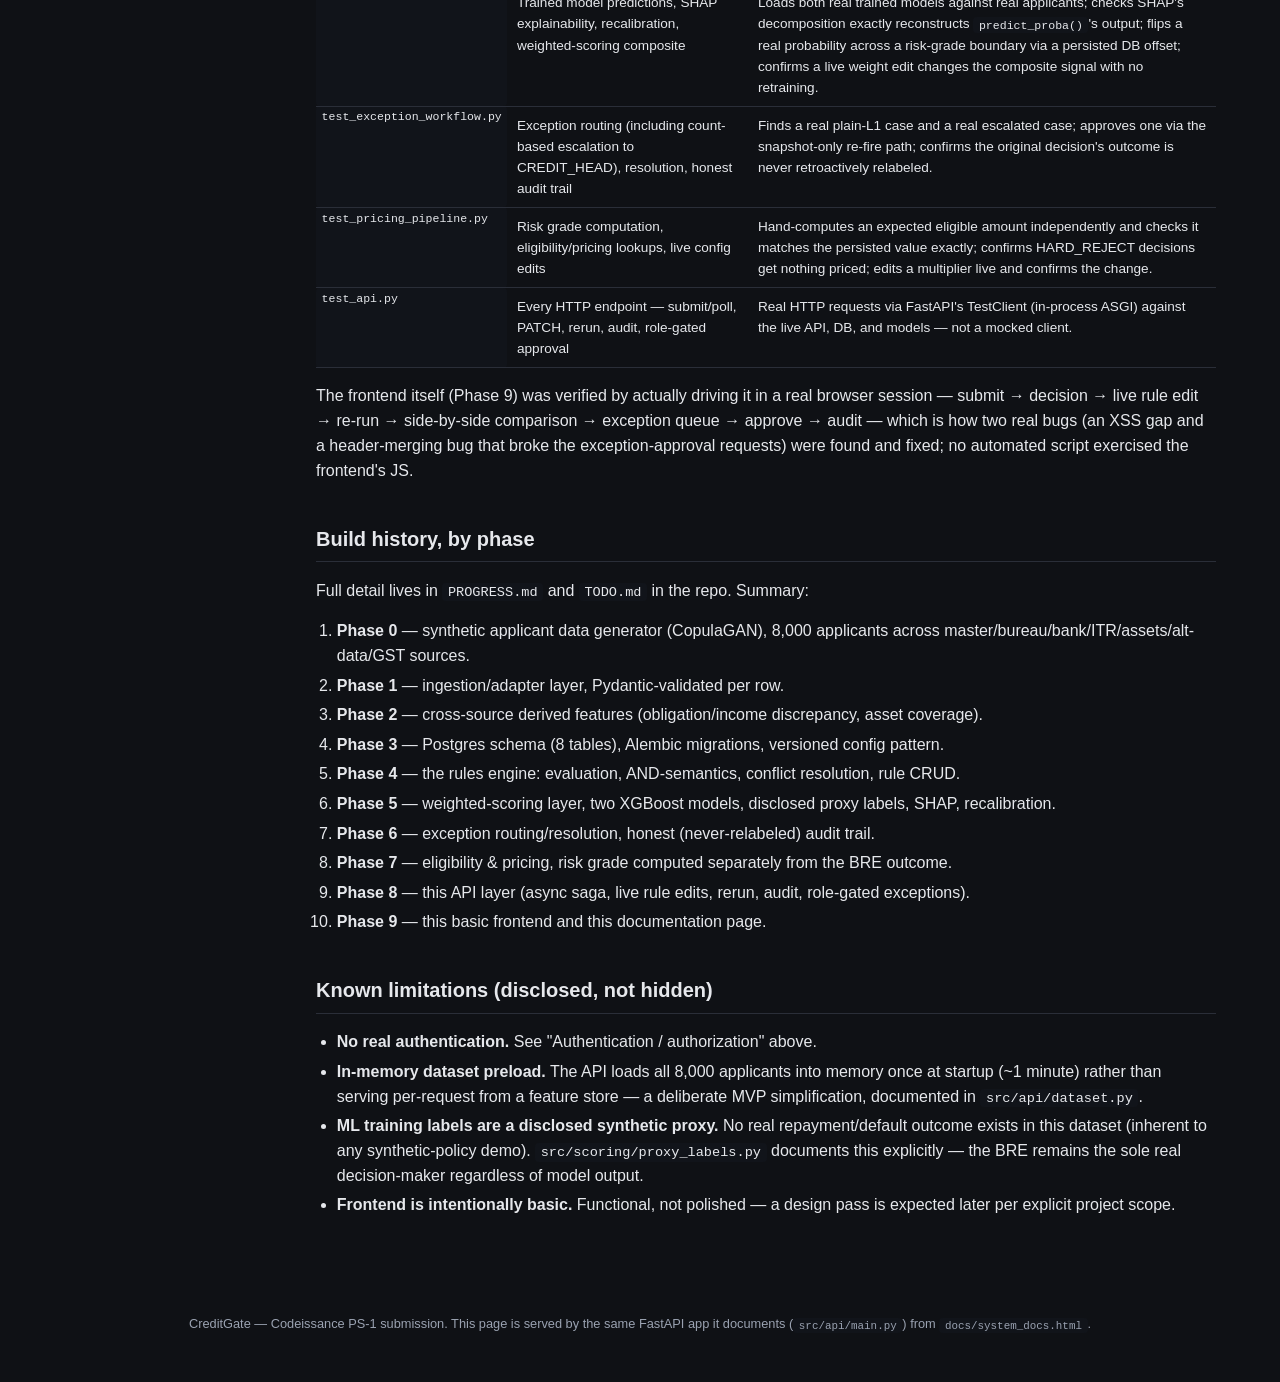
==== commit 09743241: "Split backend and frontend into fully independent processes uvicorn --reload watches the entire work" ====
--- a/docs/system_docs.html
+++ b/docs/system_docs.html
@@ -86,11 +86,17 @@
 <h2>Running it locally</h2>
 
 <h3>Every time you want to start it up</h3>
+<p>Backend and frontend are <strong>two fully independent processes</strong> — see the warning box below for why. Start the backend:</p>
 <pre><code>docker compose up -d
 python -m alembic upgrade head
 uvicorn src.api.main:app --reload
 </code></pre>
-<p>That's it — <code>alembic upgrade head</code> is a no-op if migrations are already applied, and <strong>the API loads the already-trained models from disk at startup, it never retrains them.</strong> Then open <a href="/app/">/app/</a> for the test console, <a href="/api-reference">/api-reference</a> for interactive Swagger docs, or stay here at <a href="/docs">/docs</a>.</p>
+<p>That's it for the backend — <code>alembic upgrade head</code> is a no-op if migrations are already applied, and <strong>the API loads the already-trained models from disk at startup, it never retrains them.</strong> Then, separately, start the frontend (see <code>frontend/README.md</code>):</p>
+<pre><code>python -m http.server 5500 --directory frontend</code></pre>
+<p>Open <a href="http://localhost:5500">http://localhost:5500</a> for the test console, <a href="/api-reference">/api-reference</a> for interactive Swagger docs, or stay here at <a href="/docs">/docs</a>.</p>
+<div class="warn-box">
+  <strong>Why two processes, not one.</strong> This backend used to also serve the frontend directly (mounted under <code>/app</code>). <code>uvicorn --reload</code> watches the <em>entire</em> working directory by default, so any frontend-only edit — a <code>.js</code>/<code>.html</code>/<code>.css</code> change with nothing to do with the API — was restarting the whole backend process, which re-runs the ~1-minute, 8,000-applicant dataset build on every save. Splitting them into two processes (with CORS enabled on the backend) fixes that structurally: editing the frontend can never again restart the backend.
+</div>
 
 <h3>One-time setup (or whenever you deliberately want to reseed config / retrain)</h3>
 <p>Run this once after a fresh <code>git clone</code>, or any time you've wiped the <code>data/</code> directory (it's gitignored — trained models and generated data don't travel with the repo) or want to intentionally regenerate the models:</p>
@@ -114,7 +120,8 @@
 <table>
 <thead><tr><th>Service</th><th>Port</th><th>How it's started</th><th>Notes</th></tr></thead>
 <tbody>
-<tr><td>FastAPI (API + frontend + this page)</td><td class="mono">8000</td><td><span class="mono">uvicorn src.api.main:app</span></td><td>Default uvicorn port; change with <span class="mono">--port</span></td></tr>
+<tr><td>FastAPI (API + this page, /docs)</td><td class="mono">8000</td><td><span class="mono">uvicorn src.api.main:app</span></td><td>Default uvicorn port; change with <span class="mono">--port</span></td></tr>
+<tr><td>Frontend (static test console)</td><td class="mono">5500</td><td><span class="mono">python -m http.server 5500 --directory frontend</span></td><td>Fully separate process/origin from the API — see "Why two processes" above</td></tr>
 <tr><td>Postgres (creditgate-postgres)</td><td class="mono">5434 → 5432</td><td><span class="mono">docker compose up -d</span></td><td>Host port 5434 deliberately, not 5432/5433 — kept isolated from any other local Postgres stack</td></tr>
 </tbody>
 </table>
@@ -133,7 +140,7 @@
 <tr><td>Healthcheck</td><td class="mono">pg_isready -U creditgate -d creditgate</td>, every 5s</tr>
 </tbody>
 </table>
-<p class="muted">No other containers are part of this project. The API and frontend run as a plain local process (uvicorn), not containerized, for this MVP.</p>
+<p class="muted">No other containers are part of this project. The API and the frontend each run as a plain local process (uvicorn and a static file server, respectively) — not containerized, for this MVP.</p>
 </section>
 
 <section id="credentials">
@@ -214,7 +221,7 @@
 
 <section id="frontend">
 <h2>Frontend</h2>
-<p>A basic internal test console at <a href="/app/">/app/</a> — plain HTML/CSS/vanilla JS, no framework, no build step, served same-origin (no CORS needed). Explicitly scoped as basic/testing-only; a design pass is expected later. Five tabs: Submit, Decision, Rules Admin, Exception Queue, Audit — each a thin UI over the API above.</p>
+<p>A basic internal test console at <a href="http://localhost:5500">http://localhost:5500</a> (its own separate process — see <code>frontend/README.md</code>) — plain HTML/CSS/vanilla JS, no framework, no build step, talking to the API cross-origin via CORS. Explicitly scoped as basic/testing-only; a design pass is expected later. Five tabs: Submit, Decision, Rules Admin, Exception Queue, Audit — each a thin UI over the API above.</p>
 </section>
 
 <section id="testing">
